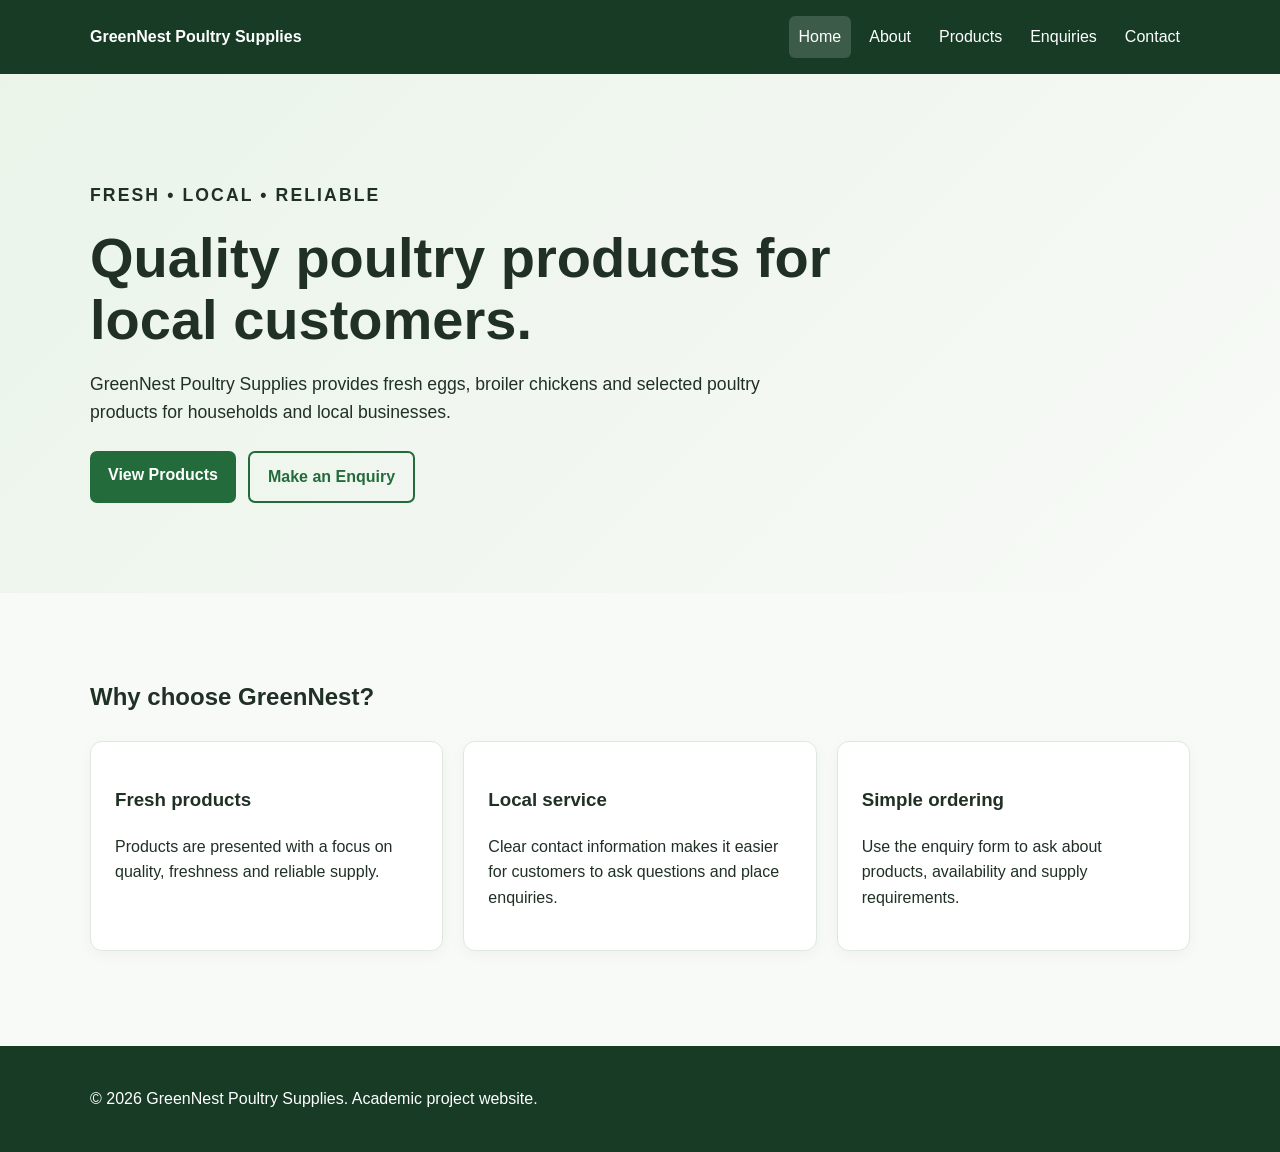
==== index.html @ 6b3a6ee5 "Add files via upload" ====
<!DOCTYPE html>
<html lang="en">
<head>
  <meta charset="UTF-8">
  <meta name="viewport" content="width=device-width, initial-scale=1.0">
  <meta name="description" content="GreenNest Poultry Supplies - fresh eggs, broiler chickens and poultry products.">
  <title>GreenNest Poultry Supplies | Home</title>
  <link rel="stylesheet" href="css/style.css">
</head>
<body>
<header class="site-header">
  <div class="container nav-wrap">
    <a class="brand" href="index.html">GreenNest Poultry Supplies</a>
    <nav aria-label="Main navigation">
      <a class="active" href="index.html">Home</a>
      <a href="about.html">About</a>
      <a href="products.html">Products</a>
      <a href="enquiry.html">Enquiries</a>
      <a href="contact.html">Contact</a>
    </nav>
  </div>
</header>

<main>
  <section class="hero">
    <div class="container">
      <p class="eyebrow">Fresh • Local • Reliable</p>
      <h1>Quality poultry products for local customers.</h1>
      <p>GreenNest Poultry Supplies provides fresh eggs, broiler chickens and selected poultry products for households and local businesses.</p>
      <div class="actions">
        <a class="button" href="products.html">View Products</a>
        <a class="button secondary" href="enquiry.html">Make an Enquiry</a>
      </div>
    </div>
  </section>

  <section class="section">
    <div class="container">
      <h2>Why choose GreenNest?</h2>
      <div class="cards">
        <article class="card"><h3>Fresh products</h3><p>Products are presented with a focus on quality, freshness and reliable supply.</p></article>
        <article class="card"><h3>Local service</h3><p>Clear contact information makes it easier for customers to ask questions and place enquiries.</p></article>
        <article class="card"><h3>Simple ordering</h3><p>Use the enquiry form to ask about products, availability and supply requirements.</p></article>
      </div>
    </div>
  </section>
</main>

<footer class="site-footer">
  <div class="container"><p>&copy; 2026 GreenNest Poultry Supplies. Academic project website.</p></div>
</footer>
</body>
</html>
---- css/style.css ----
* { box-sizing: border-box; }
html { scroll-behavior: smooth; }
body { margin: 0; font-family: Aptos, Arial, sans-serif; line-height: 1.6; color: #203025; background: #f8faf7; }
a { color: inherit; }
.container { width: min(1100px, 92%); margin: 0 auto; }
.narrow { width: min(760px, 92%); }
.site-header { background: #173b25; color: white; position: sticky; top: 0; z-index: 10; }
.nav-wrap { display: flex; justify-content: space-between; align-items: center; gap: 20px; padding: 16px 0; }
.brand { font-weight: 700; text-decoration: none; }
nav { display: flex; flex-wrap: wrap; gap: 8px; }
nav a { padding: 8px 10px; text-decoration: none; border-radius: 6px; }
nav a:hover, nav a.active { background: rgba(255,255,255,.16); }
.hero { padding: 90px 0; background: linear-gradient(135deg, #eaf4e9, #f8faf7); }
.hero h1, .section h1 { max-width: 800px; font-size: clamp(2rem, 5vw, 3.5rem); line-height: 1.1; margin: 10px 0 20px; }
.hero p { max-width: 720px; font-size: 1.1rem; }
.eyebrow { text-transform: uppercase; letter-spacing: .12em; font-weight: 700; font-size: .8rem; }
.section { padding: 65px 0; }
.cards { display: grid; grid-template-columns: repeat(3, 1fr); gap: 20px; margin-top: 25px; }
.card { background: white; border: 1px solid #dfe8df; border-radius: 12px; padding: 24px; box-shadow: 0 4px 16px rgba(0,0,0,.04); }
.product h2 { margin-top: 0; }
.price { font-weight: 700; }
.button { display: inline-block; background: #236b3b; color: white; padding: 11px 18px; border: 0; border-radius: 7px; text-decoration: none; font-weight: 700; cursor: pointer; }
.button:hover { background: #174f2b; }
.button.secondary { background: transparent; color: #236b3b; border: 2px solid #236b3b; }
.actions { display: flex; gap: 12px; flex-wrap: wrap; margin-top: 25px; }
form { display: grid; gap: 10px; margin-top: 25px; }
input, select, textarea { width: 100%; padding: 12px; border: 1px solid #aebcaf; border-radius: 6px; font: inherit; background: white; }
input:focus, select:focus, textarea:focus { outline: 3px solid #c7e3cc; border-color: #236b3b; }
.form-message { min-height: 24px; font-weight: 700; }
.note { font-size: .9rem; margin-top: 20px; }
.site-footer { background: #173b25; color: white; padding: 24px 0; margin-top: 30px; }
@media (max-width: 760px) {
  .nav-wrap { align-items: flex-start; flex-direction: column; }
  nav { width: 100%; }
  .cards { grid-template-columns: 1fr; }
  .hero { padding: 65px 0; }
}
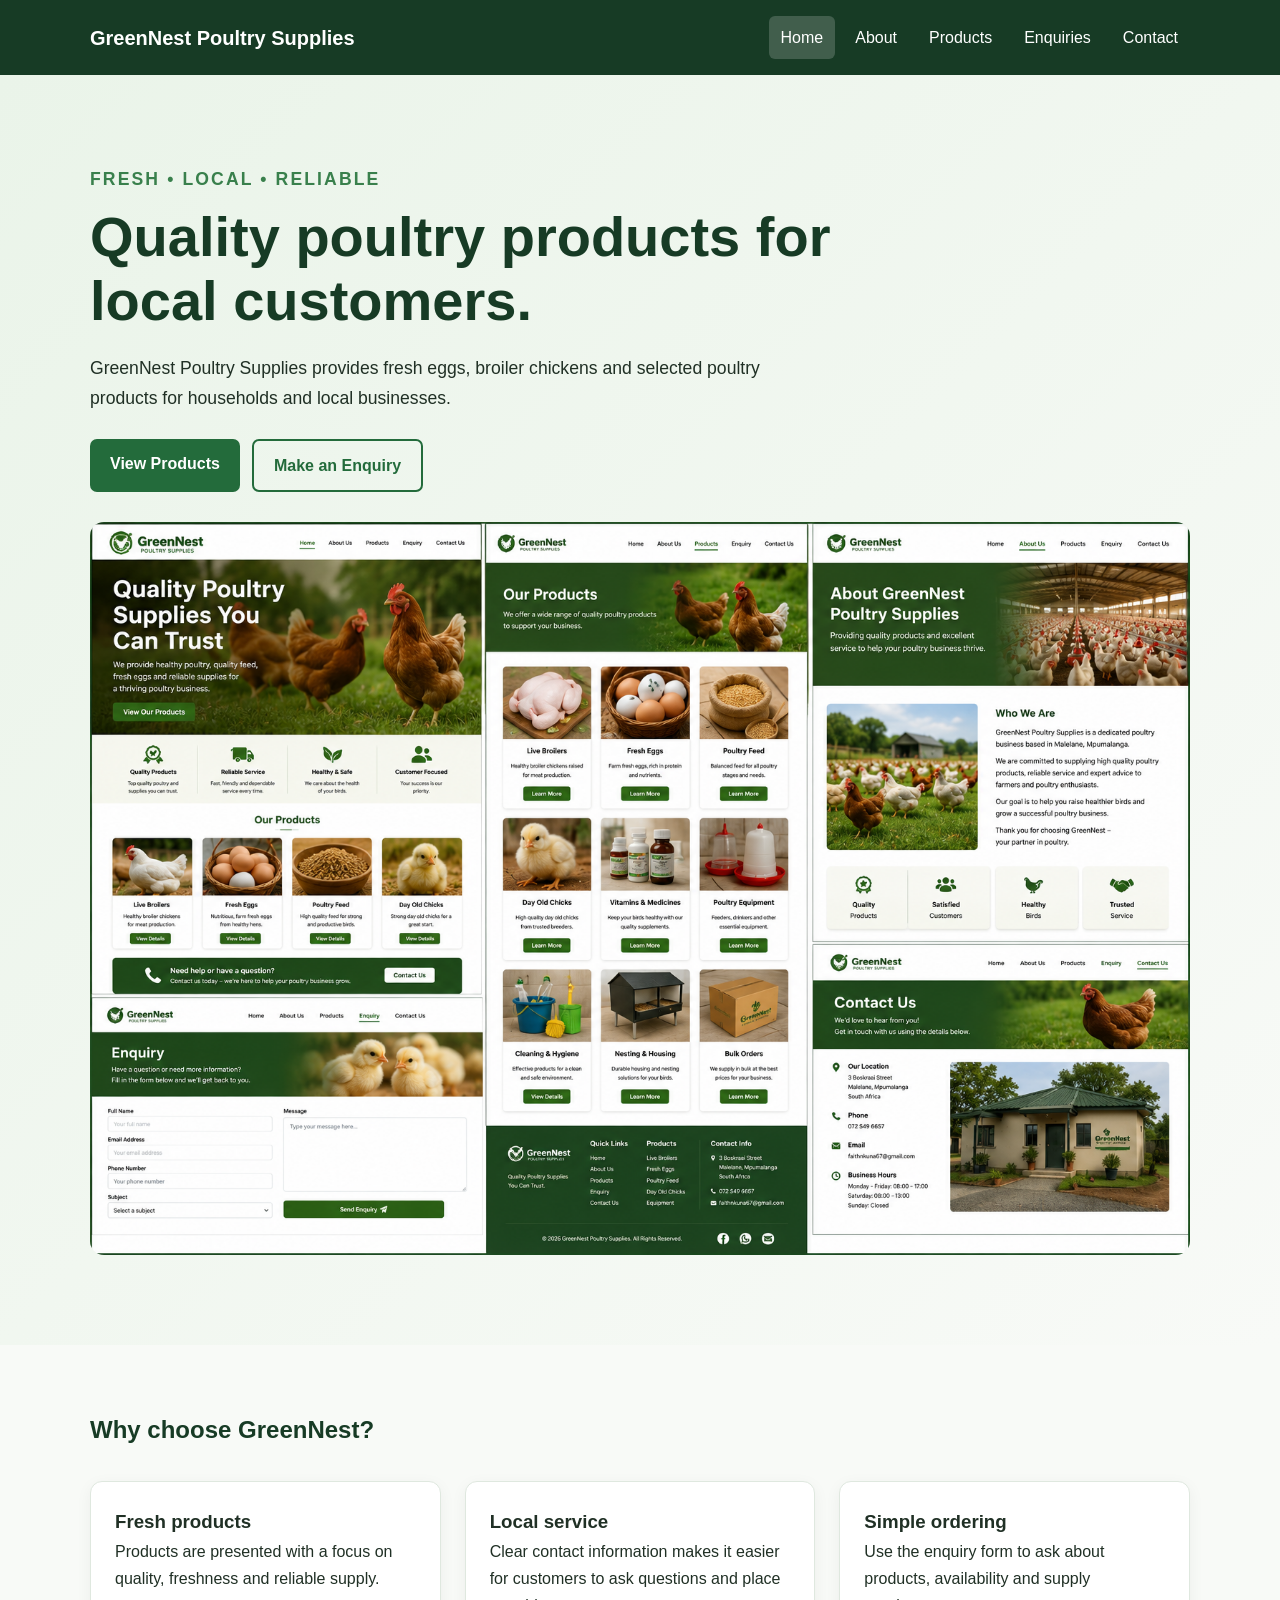
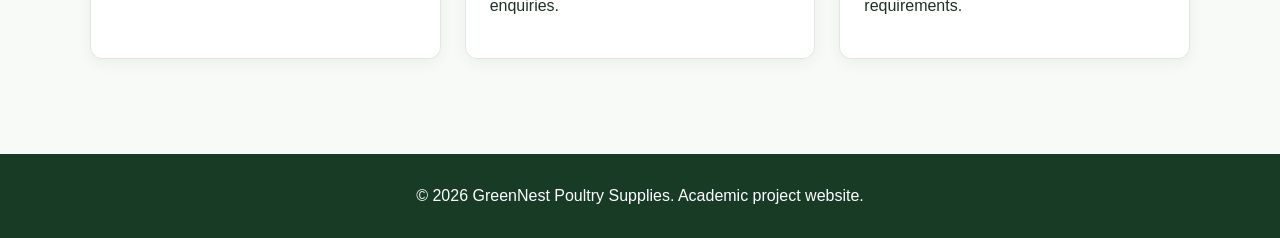
==== commit 5ef9a003: "add responsive image mark up to home page" ====
--- a/index.html
+++ b/index.html
@@ -8,46 +8,82 @@
   <link rel="stylesheet" href="css/style.css">
 </head>
 <body>
+
 <header class="site-header">
   <div class="container nav-wrap">
-    <a class="brand" href="index.html">GreenNest Poultry Supplies</a>
+    <a class="brand" href="Index.html">GreenNest Poultry Supplies</a>
+
     <nav aria-label="Main navigation">
-      <a class="active" href="index.html">Home</a>
-      <a href="about.html">About</a>
-      <a href="products.html">Products</a>
+      <a class="active" href="Index.html">Home</a>
+      <a href="About.html">About</a>
+      <a href="Products.html">Products</a>
       <a href="enquiry.html">Enquiries</a>
-      <a href="contact.html">Contact</a>
+      <a href="Contacts.html">Contact</a>
     </nav>
   </div>
 </header>
 
 <main>
+
   <section class="hero">
     <div class="container">
+
       <p class="eyebrow">Fresh • Local • Reliable</p>
+
       <h1>Quality poultry products for local customers.</h1>
+
       <p>GreenNest Poultry Supplies provides fresh eggs, broiler chickens and selected poultry products for households and local businesses.</p>
+
       <div class="actions">
-        <a class="button" href="products.html">View Products</a>
+        <a class="button" href="Products.html">View Products</a>
         <a class="button secondary" href="enquiry.html">Make an Enquiry</a>
       </div>
+
+      <picture>
+        <img
+          src="Images/Products%20images.png"
+          srcset="Images/Products%20images.png 1200w"
+          sizes="(max-width: 600px) 100vw, 90vw"
+          alt="Poultry products supplied by GreenNest Poultry Supplies"
+          class="product-hero-image">
+      </picture>
+
     </div>
   </section>
 
   <section class="section">
     <div class="container">
+
       <h2>Why choose GreenNest?</h2>
+
       <div class="cards">
-        <article class="card"><h3>Fresh products</h3><p>Products are presented with a focus on quality, freshness and reliable supply.</p></article>
-        <article class="card"><h3>Local service</h3><p>Clear contact information makes it easier for customers to ask questions and place enquiries.</p></article>
-        <article class="card"><h3>Simple ordering</h3><p>Use the enquiry form to ask about products, availability and supply requirements.</p></article>
+
+        <article class="card">
+          <h3>Fresh products</h3>
+          <p>Products are presented with a focus on quality, freshness and reliable supply.</p>
+        </article>
+
+        <article class="card">
+          <h3>Local service</h3>
+          <p>Clear contact information makes it easier for customers to ask questions and place enquiries.</p>
+        </article>
+
+        <article class="card">
+          <h3>Simple ordering</h3>
+          <p>Use the enquiry form to ask about products, availability and supply requirements.</p>
+        </article>
+
       </div>
     </div>
   </section>
+
 </main>
 
 <footer class="site-footer">
-  <div class="container"><p>&copy; 2026 GreenNest Poultry Supplies. Academic project website.</p></div>
+  <div class="container">
+    <p>&copy; 2026 GreenNest Poultry Supplies. Academic project website.</p>
+  </div>
 </footer>
+
 </body>
 </html>
--- a/css/style.css
+++ b/css/style.css
@@ -1,37 +1,452 @@
-* { box-sizing: border-box; }
-html { scroll-behavior: smooth; }
-body { margin: 0; font-family: Aptos, Arial, sans-serif; line-height: 1.6; color: #203025; background: #f8faf7; }
-a { color: inherit; }
-.container { width: min(1100px, 92%); margin: 0 auto; }
-.narrow { width: min(760px, 92%); }
-.site-header { background: #173b25; color: white; position: sticky; top: 0; z-index: 10; }
-.nav-wrap { display: flex; justify-content: space-between; align-items: center; gap: 20px; padding: 16px 0; }
-.brand { font-weight: 700; text-decoration: none; }
-nav { display: flex; flex-wrap: wrap; gap: 8px; }
-nav a { padding: 8px 10px; text-decoration: none; border-radius: 6px; }
-nav a:hover, nav a.active { background: rgba(255,255,255,.16); }
-.hero { padding: 90px 0; background: linear-gradient(135deg, #eaf4e9, #f8faf7); }
-.hero h1, .section h1 { max-width: 800px; font-size: clamp(2rem, 5vw, 3.5rem); line-height: 1.1; margin: 10px 0 20px; }
-.hero p { max-width: 720px; font-size: 1.1rem; }
-.eyebrow { text-transform: uppercase; letter-spacing: .12em; font-weight: 700; font-size: .8rem; }
-.section { padding: 65px 0; }
-.cards { display: grid; grid-template-columns: repeat(3, 1fr); gap: 20px; margin-top: 25px; }
-.card { background: white; border: 1px solid #dfe8df; border-radius: 12px; padding: 24px; box-shadow: 0 4px 16px rgba(0,0,0,.04); }
-.product h2 { margin-top: 0; }
-.price { font-weight: 700; }
-.button { display: inline-block; background: #236b3b; color: white; padding: 11px 18px; border: 0; border-radius: 7px; text-decoration: none; font-weight: 700; cursor: pointer; }
-.button:hover { background: #174f2b; }
-.button.secondary { background: transparent; color: #236b3b; border: 2px solid #236b3b; }
-.actions { display: flex; gap: 12px; flex-wrap: wrap; margin-top: 25px; }
-form { display: grid; gap: 10px; margin-top: 25px; }
-input, select, textarea { width: 100%; padding: 12px; border: 1px solid #aebcaf; border-radius: 6px; font: inherit; background: white; }
-input:focus, select:focus, textarea:focus { outline: 3px solid #c7e3cc; border-color: #236b3b; }
-.form-message { min-height: 24px; font-weight: 700; }
-.note { font-size: .9rem; margin-top: 20px; }
-.site-footer { background: #173b25; color: white; padding: 24px 0; margin-top: 30px; }
-@media (max-width: 760px) {
-  .nav-wrap { align-items: flex-start; flex-direction: column; }
-  nav { width: 100%; }
-  .cards { grid-template-columns: 1fr; }
-  .hero { padding: 65px 0; }
-}
+/* =========================================
+   GREENNEST POULTRY SUPPLIES
+   WEDE5020 POE - PART 2
+   External CSS Stylesheet
+========================================= */
+
+
+/* 1. CSS RESET AND BASE STYLES */
+
+*,
+*::before,
+*::after {
+  box-sizing: border-box;
+  margin: 0;
+  padding: 0;
+}
+
+html {
+  scroll-behavior: smooth;
+  font-size: 16px;
+}
+
+body {
+  font-family: Aptos, Arial, sans-serif;
+  line-height: 1.7;
+  color: #203025;
+  background-color: #f8faf7;
+}
+
+img {
+  display: block;
+  max-width: 100%;
+  height: auto;
+}
+
+a {
+  color: inherit;
+}
+
+button,
+input,
+select,
+textarea {
+  font: inherit;
+}
+
+.container {
+  width: min(1100px, 92%);
+  margin: 0 auto;
+}
+
+.narrow {
+  width: min(760px, 92%);
+  margin: 0 auto;
+}
+
+
+/* 2. WEBSITE HEADER AND NAVIGATION */
+
+.site-header {
+  background-color: #173b25;
+  color: white;
+  position: sticky;
+  top: 0;
+  z-index: 100;
+}
+
+.nav-wrap {
+  display: flex;
+  justify-content: space-between;
+  align-items: center;
+  gap: 20px;
+  padding: 16px 0;
+}
+
+.brand {
+  font-size: 1.25rem;
+  font-weight: 700;
+  text-decoration: none;
+}
+
+nav {
+  display: flex;
+  flex-wrap: wrap;
+  gap: 8px;
+}
+
+nav a {
+  display: inline-block;
+  padding: 8px 12px;
+  text-decoration: none;
+  border-radius: 6px;
+  transition: background-color 0.3s ease;
+}
+
+nav a:hover,
+nav a.active {
+  background-color: rgba(255, 255, 255, 0.18);
+}
+
+
+/* 3. HERO SECTION */
+
+.hero {
+  padding: 90px 0;
+  background: linear-gradient(
+    135deg,
+    #eaf4e9,
+    #f8faf7
+  );
+}
+
+.hero h1,
+.section h1 {
+  max-width: 800px;
+  font-size: clamp(2rem, 5vw, 3.5rem);
+  line-height: 1.15;
+  margin: 10px 0 20px;
+  color: #173b25;
+}
+
+.hero p {
+  max-width: 720px;
+  font-size: 1.1rem;
+}
+
+.eyebrow {
+  text-transform: uppercase;
+  letter-spacing: 0.12em;
+  font-weight: 700;
+  font-size: 0.8rem;
+  color: #39804c;
+}
+
+
+/* 4. GENERAL SECTION STYLING */
+
+.section {
+  padding: 65px 0;
+}
+
+.section p {
+  margin-bottom: 15px;
+}
+
+.section h2 {
+  color: #173b25;
+  margin-bottom: 12px;
+}
+
+
+/* 5. PRODUCT CARDS AND GRID LAYOUT */
+
+.cards {
+  display: grid;
+  grid-template-columns: repeat(3, 1fr);
+  gap: 24px;
+  margin-top: 30px;
+}
+
+.card {
+  background-color: white;
+  border: 1px solid #dfe8df;
+  border-radius: 12px;
+  padding: 24px;
+  box-shadow: 0 4px 16px rgba(0, 0, 0, 0.05);
+  transition: transform 0.3s ease,
+              box-shadow 0.3s ease;
+}
+
+.card:hover {
+  transform: translateY(-5px);
+  box-shadow: 0 8px 22px rgba(0, 0, 0, 0.09);
+}
+
+.product h2 {
+  margin-top: 18px;
+  color: #236b3b;
+}
+
+.price {
+  font-weight: 700;
+  color: #236b3b;
+  margin-top: 12px;
+}
+
+
+/* 6. PRODUCT IMAGES */
+
+.product-image {
+  width: 100%;
+  height: 220px;
+  overflow: hidden;
+  border-radius: 9px;
+  margin-bottom: 18px;
+  background-color: #edf3eb;
+}
+
+.product-image img {
+  width: 100%;
+  height: 100%;
+  object-fit: cover;
+}
+
+.product-hero-image {
+  width: 100%;
+  margin-top: 30px;
+  overflow: hidden;
+  border-radius: 14px;
+}
+
+.product-hero-image img {
+  width: 100%;
+  max-height: 480px;
+  object-fit: cover;
+}
+
+
+/* 7. BUTTONS AND INTERACTIVE ELEMENTS */
+
+.button {
+  display: inline-block;
+  background-color: #236b3b;
+  color: white;
+  padding: 11px 20px;
+  border: 0;
+  border-radius: 7px;
+  text-decoration: none;
+  font-weight: 700;
+  cursor: pointer;
+  transition: background-color 0.3s ease;
+}
+
+.button:hover {
+  background-color: #174f2b;
+}
+
+.button:focus-visible {
+  outline: 3px solid #8dbd98;
+  outline-offset: 3px;
+}
+
+.button.secondary {
+  background-color: transparent;
+  color: #236b3b;
+  border: 2px solid #236b3b;
+}
+
+.actions {
+  display: flex;
+  gap: 12px;
+  flex-wrap: wrap;
+  margin-top: 25px;
+}
+
+
+/* 8. PRODUCT ENQUIRY SECTION */
+
+.product-enquiry {
+  margin-top: 40px;
+  padding: 30px;
+  background-color: #eaf4e9;
+  border-radius: 12px;
+}
+
+.product-enquiry h2 {
+  color: #173b25;
+  margin-bottom: 12px;
+}
+
+.note {
+  font-size: 0.9rem;
+  margin-top: 20px;
+  color: #59665b;
+}
+
+
+/* 9. FORMS AND INPUT FIELDS */
+
+form {
+  display: grid;
+  gap: 12px;
+  margin-top: 25px;
+}
+
+input,
+select,
+textarea {
+  width: 100%;
+  padding: 12px;
+  border: 1px solid #aebcaf;
+  border-radius: 6px;
+  background-color: white;
+}
+
+textarea {
+  min-height: 130px;
+  resize: vertical;
+}
+
+input:focus,
+select:focus,
+textarea:focus {
+  outline: 3px solid #c7e3cc;
+  border-color: #236b3b;
+}
+
+.form-message {
+  min-height: 24px;
+  font-weight: 700;
+}
+
+
+/* 10. WEBSITE FOOTER */
+
+.site-footer {
+  background-color: #173b25;
+  color: white;
+  padding: 28px 0;
+  margin-top: 30px;
+  text-align: center;
+}
+
+.site-footer p {
+  margin: 0;
+}
+
+
+/* =========================================
+   11. RESPONSIVE DESIGN
+========================================= */
+
+
+/* TABLET DEVICES */
+
+@media (max-width: 900px) {
+
+  .container {
+    width: 90%;
+  }
+
+  .nav-wrap {
+    gap: 14px;
+  }
+
+  nav {
+    gap: 5px;
+  }
+
+  nav a {
+    padding: 8px;
+    font-size: 0.95rem;
+  }
+
+  .cards {
+    grid-template-columns: repeat(2, 1fr);
+  }
+
+  .hero {
+    padding: 70px 0;
+  }
+
+}
+
+
+/* MOBILE DEVICES */
+
+@media (max-width: 600px) {
+
+  html {
+    font-size: 15px;
+  }
+
+  .container,
+  .narrow {
+    width: 92%;
+  }
+
+  .nav-wrap {
+    flex-direction: column;
+    align-items: flex-start;
+    gap: 12px;
+    padding: 14px 0;
+  }
+
+  .brand {
+    font-size: 1.15rem;
+  }
+
+  nav {
+    width: 100%;
+    display: flex;
+    flex-wrap: wrap;
+    gap: 5px;
+  }
+
+  nav a {
+    padding: 7px 9px;
+    font-size: 0.9rem;
+  }
+
+  .hero {
+    padding: 55px 0;
+  }
+
+  .hero h1,
+  .section h1 {
+    font-size: clamp(1.9rem, 8vw, 2.5rem);
+  }
+
+  .hero p {
+    font-size: 1rem;
+  }
+
+  .section {
+    padding: 42px 0;
+  }
+
+  .cards {
+    grid-template-columns: 1fr;
+    gap: 18px;
+  }
+
+  .card {
+    padding: 20px;
+  }
+
+  .product-image {
+    height: 210px;
+  }
+
+  .product-hero-image img {
+    max-height: 300px;
+  }
+
+  .product-enquiry {
+    padding: 22px;
+  }
+
+  .actions {
+    flex-direction: column;
+  }
+
+  .button {
+    text-align: center;
+  }
+
+  .site-footer {
+    padding: 22px 0;
+  }
+
+}
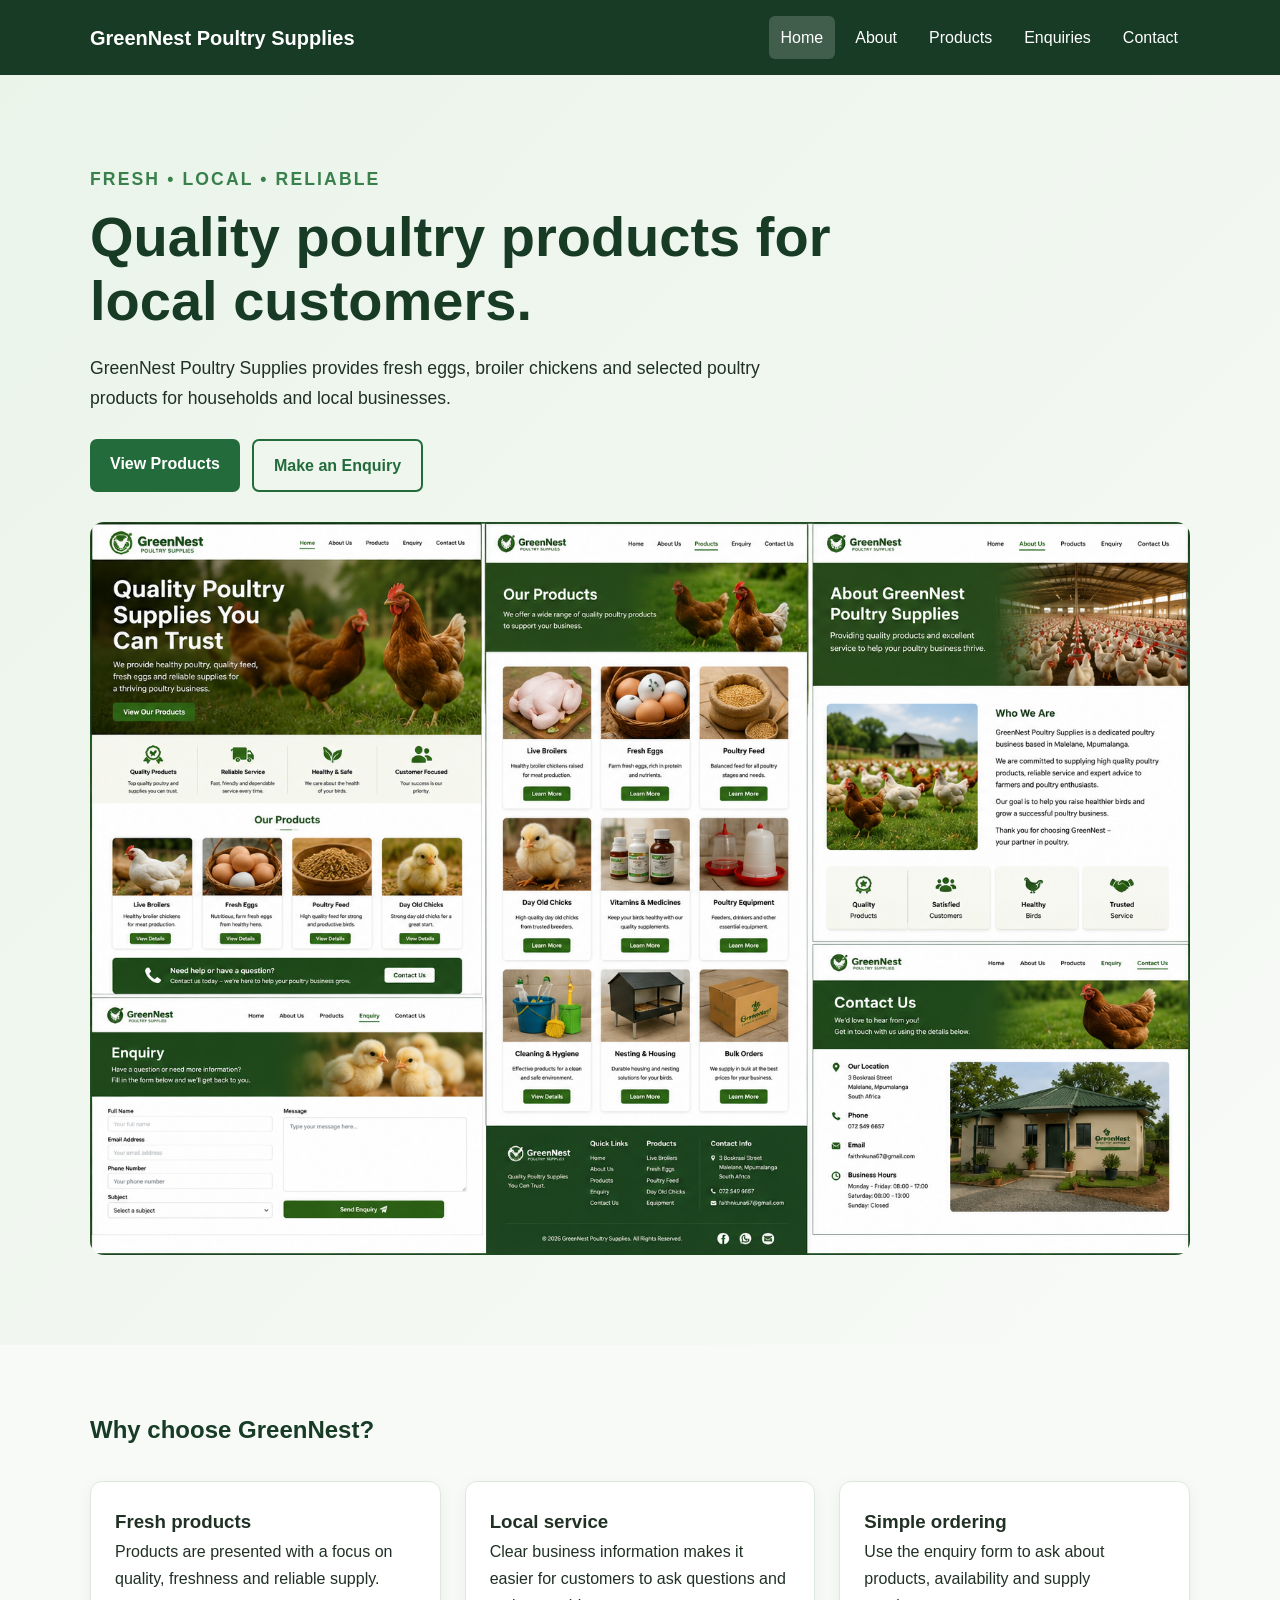
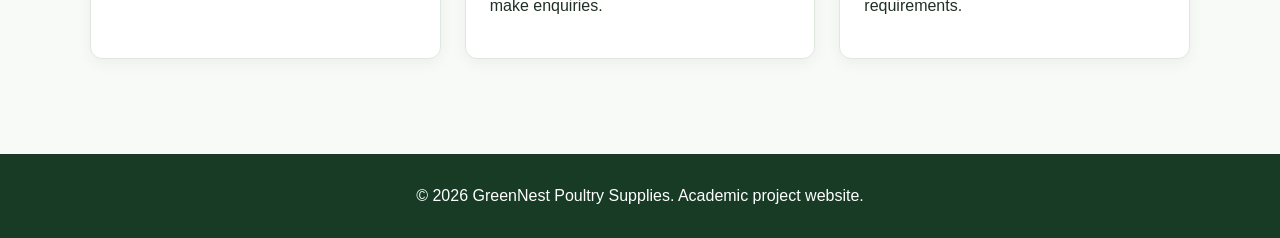
==== commit dd30eabf: "fix homepage navigation links" ====
--- a/index.html
+++ b/index.html
@@ -3,87 +3,119 @@
 <head>
   <meta charset="UTF-8">
   <meta name="viewport" content="width=device-width, initial-scale=1.0">
+
   <meta name="description" content="GreenNest Poultry Supplies - fresh eggs, broiler chickens and poultry products.">
+
   <title>GreenNest Poultry Supplies | Home</title>
+
   <link rel="stylesheet" href="css/style.css">
 </head>
+
 <body>
 
-<header class="site-header">
-  <div class="container nav-wrap">
-    <a class="brand" href="Index.html">GreenNest Poultry Supplies</a>
+  <!-- Website Header and Navigation -->
+  <header class="site-header">
+    <div class="container nav-wrap">
 
-    <nav aria-label="Main navigation">
-      <a class="active" href="Index.html">Home</a>
-      <a href="About.html">About</a>
-      <a href="Products.html">Products</a>
-      <a href="enquiry.html">Enquiries</a>
-      <a href="Contacts.html">Contact</a>
-    </nav>
-  </div>
-</header>
+      <a class="brand" href="index.html">
+        GreenNest Poultry Supplies
+      </a>
 
-<main>
-
-  <section class="hero">
-    <div class="container">
-
-      <p class="eyebrow">Fresh • Local • Reliable</p>
-
-      <h1>Quality poultry products for local customers.</h1>
-
-      <p>GreenNest Poultry Supplies provides fresh eggs, broiler chickens and selected poultry products for households and local businesses.</p>
-
-      <div class="actions">
-        <a class="button" href="Products.html">View Products</a>
-        <a class="button secondary" href="enquiry.html">Make an Enquiry</a>
-      </div>
-
-      <picture>
-        <img
-          src="Images/Products%20images.png"
-          srcset="Images/Products%20images.png 1200w"
-          sizes="(max-width: 600px) 100vw, 90vw"
-          alt="Poultry products supplied by GreenNest Poultry Supplies"
-          class="product-hero-image">
-      </picture>
+      <nav aria-label="Main navigation">
+        <a class="active" href="index.html">Home</a>
+        <a href="about.html">About</a>
+        <a href="products.html">Products</a>
+        <a href="enquiry.html">Enquiries</a>
+        <a href="contact.html">Contact</a>
+      </nav>
 
     </div>
-  </section>
+  </header>
 
-  <section class="section">
-    <div class="container">
+  <main>
 
-      <h2>Why choose GreenNest?</h2>
+    <!-- Homepage Introduction -->
+    <section class="hero">
+      <div class="container">
 
-      <div class="cards">
+        <p class="eyebrow">Fresh • Local • Reliable</p>
 
-        <article class="card">
-          <h3>Fresh products</h3>
-          <p>Products are presented with a focus on quality, freshness and reliable supply.</p>
-        </article>
+        <h1>Quality poultry products for local customers.</h1>
 
-        <article class="card">
-          <h3>Local service</h3>
-          <p>Clear contact information makes it easier for customers to ask questions and place enquiries.</p>
-        </article>
+        <p>
+          GreenNest Poultry Supplies provides fresh eggs,
+          broiler chickens and selected poultry products
+          for households and local businesses.
+        </p>
 
-        <article class="card">
-          <h3>Simple ordering</h3>
-          <p>Use the enquiry form to ask about products, availability and supply requirements.</p>
-        </article>
+        <div class="actions">
+          <a class="button" href="products.html">
+            View Products
+          </a>
+
+          <a class="button secondary" href="enquiry.html">
+            Make an Enquiry
+          </a>
+        </div>
+
+        <!-- Responsive Image -->
+        <picture>
+          <img
+            src="Images/Products%20images.png"
+            alt="Poultry products supplied by GreenNest Poultry Supplies"
+            class="product-hero-image">
+        </picture>
 
       </div>
+    </section>
+
+    <!-- Why Choose GreenNest -->
+    <section class="section">
+      <div class="container">
+
+        <h2>Why choose GreenNest?</h2>
+
+        <div class="cards">
+
+          <article class="card">
+            <h3>Fresh products</h3>
+            <p>
+              Products are presented with a focus on quality,
+              freshness and reliable supply.
+            </p>
+          </article>
+
+          <article class="card">
+            <h3>Local service</h3>
+            <p>
+              Clear business information makes it easier for
+              customers to ask questions and make enquiries.
+            </p>
+          </article>
+
+          <article class="card">
+            <h3>Simple ordering</h3>
+            <p>
+              Use the enquiry form to ask about products,
+              availability and supply requirements.
+            </p>
+          </article>
+
+        </div>
+      </div>
+    </section>
+
+  </main>
+
+  <!-- Website Footer -->
+  <footer class="site-footer">
+    <div class="container">
+      <p>
+        &copy; 2026 GreenNest Poultry Supplies.
+        Academic project website.
+      </p>
     </div>
-  </section>
-
-</main>
-
-<footer class="site-footer">
-  <div class="container">
-    <p>&copy; 2026 GreenNest Poultry Supplies. Academic project website.</p>
-  </div>
-</footer>
+  </footer>
 
 </body>
 </html>
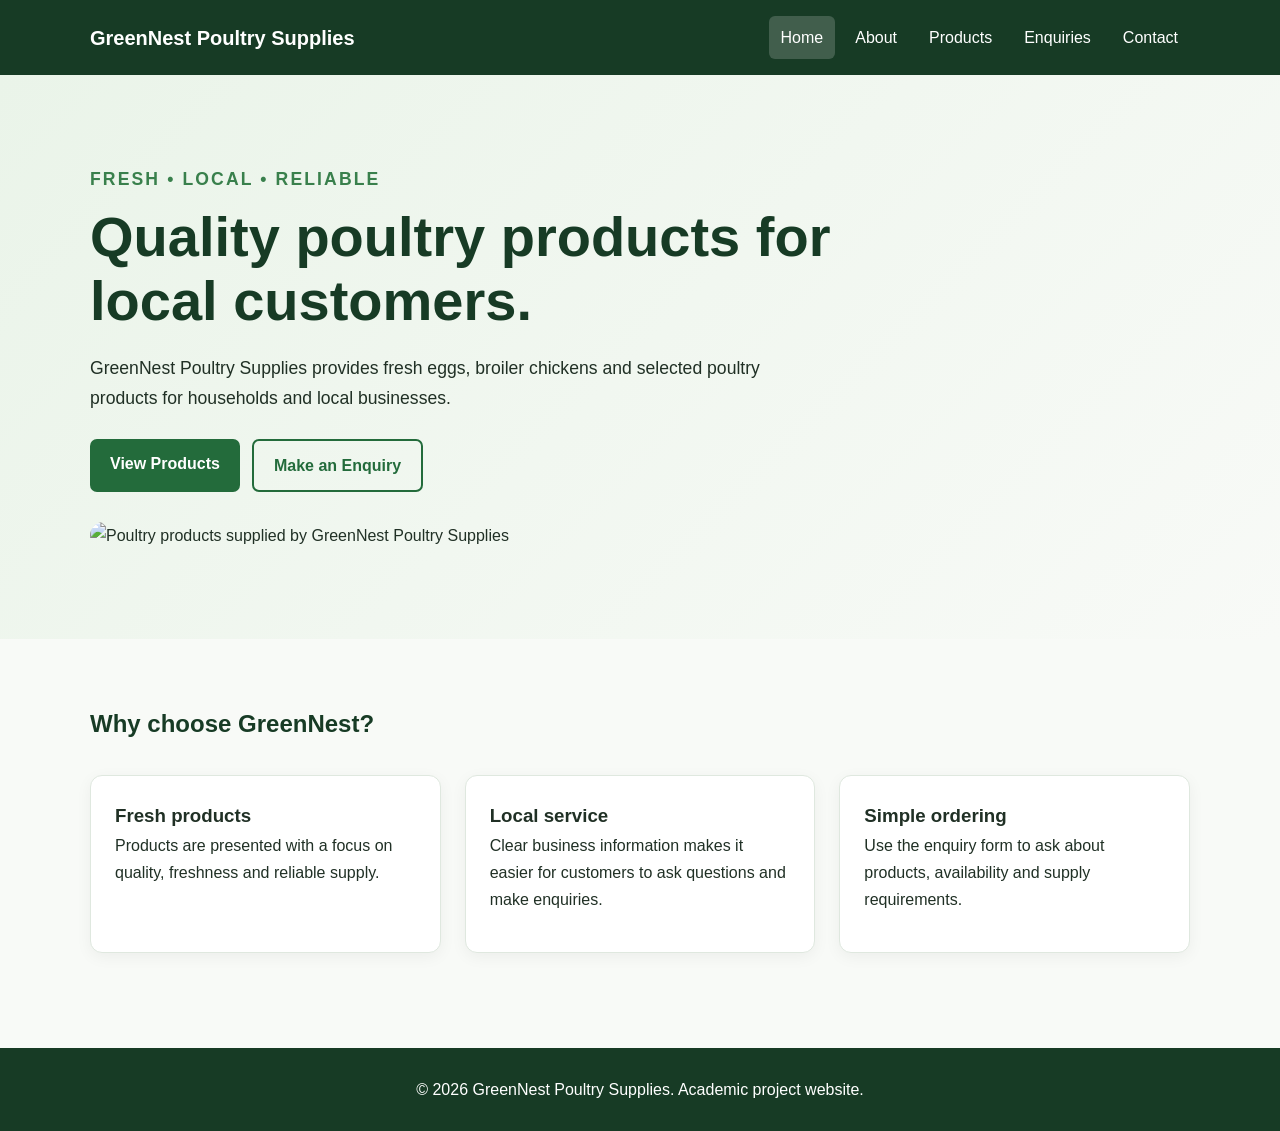
==== commit e5f666c1: "Fix image source path in index.html" ====
--- a/index.html
+++ b/index.html
@@ -61,7 +61,7 @@
         <!-- Responsive Image -->
         <picture>
           <img
-            src="Images/Products%20images.png"
+            src="Images/Product%20images.png"
             alt="Poultry products supplied by GreenNest Poultry Supplies"
             class="product-hero-image">
         </picture>
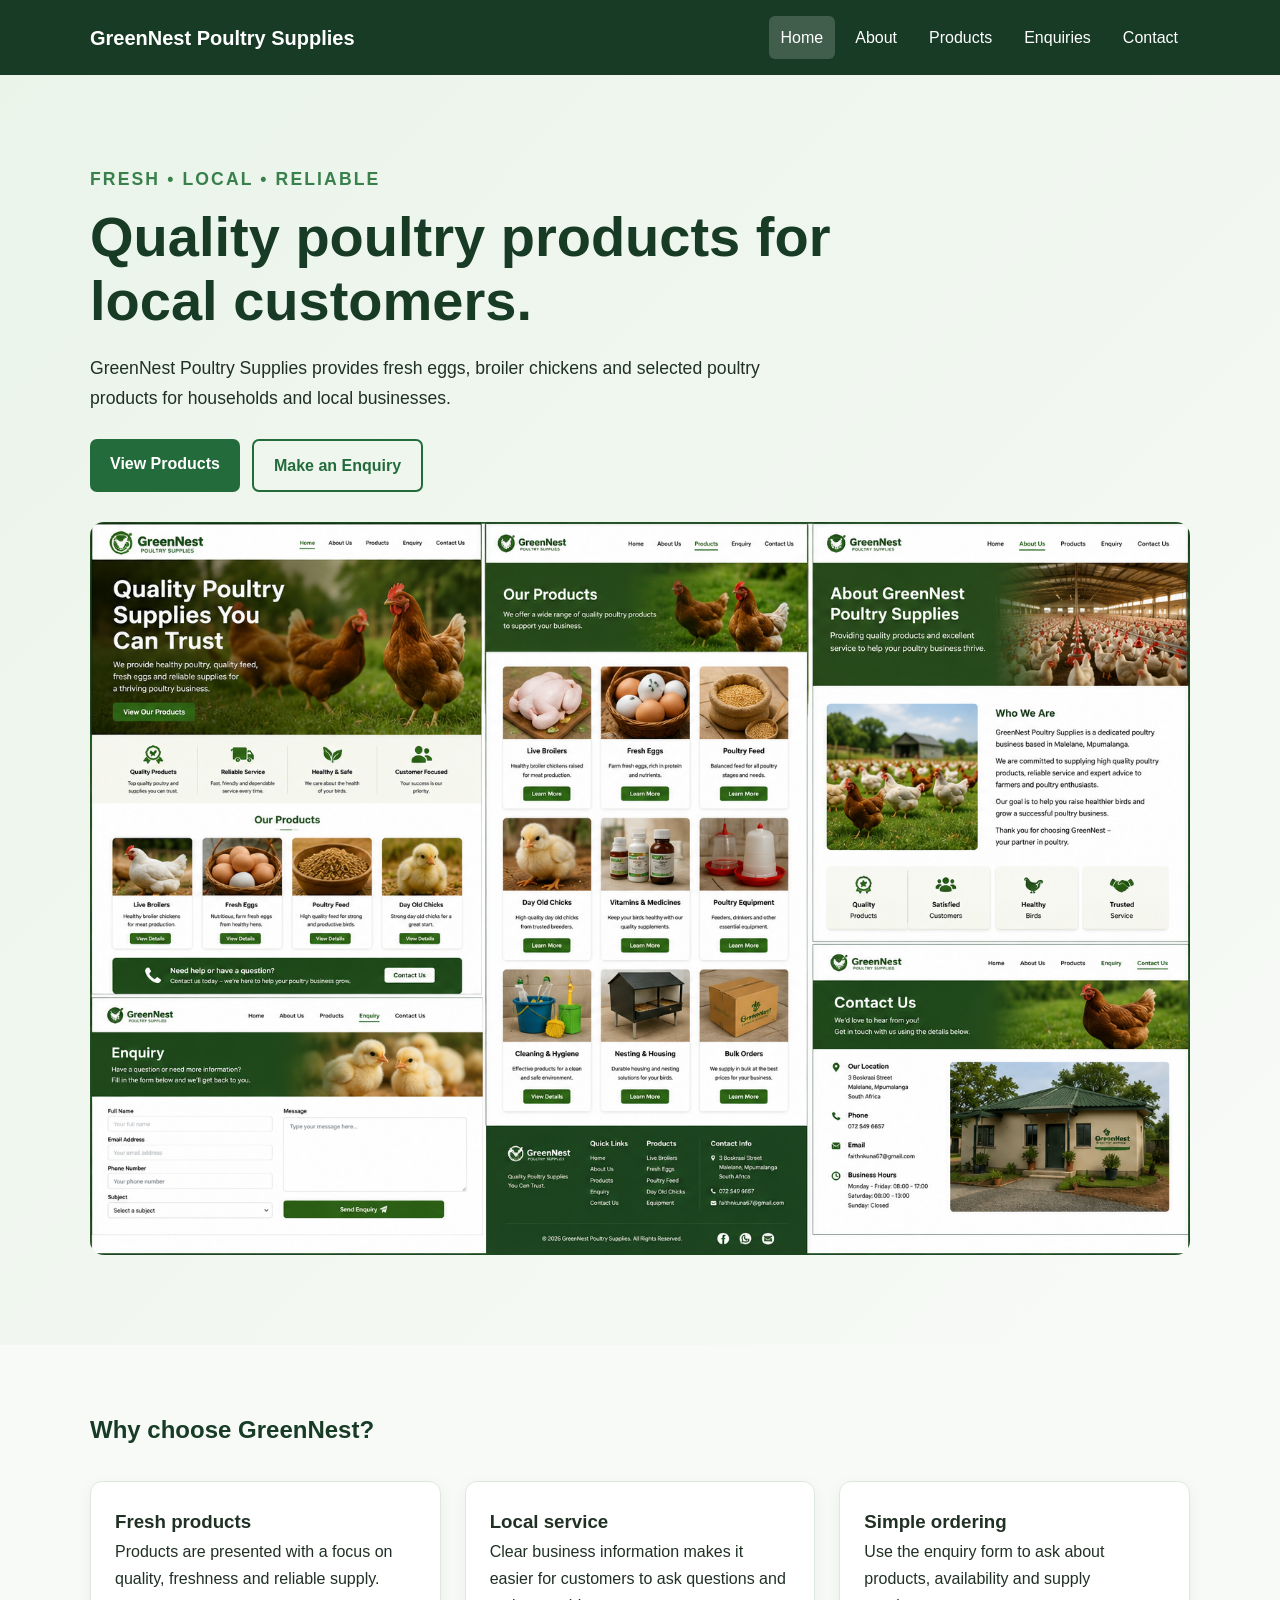
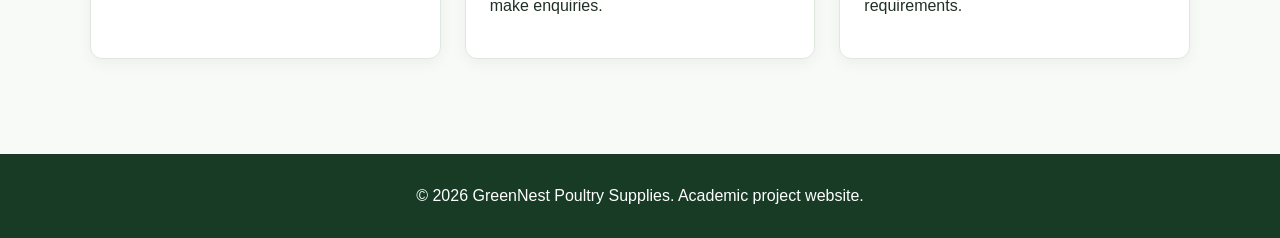
==== commit 11c31c97: "Fix image source path in index.html" ====
--- a/index.html
+++ b/index.html
@@ -61,7 +61,7 @@
         <!-- Responsive Image -->
         <picture>
           <img
-            src="Images/Product%20images.png"
+            src="Images/Products%20images.png"
             alt="Poultry products supplied by GreenNest Poultry Supplies"
             class="product-hero-image">
         </picture>
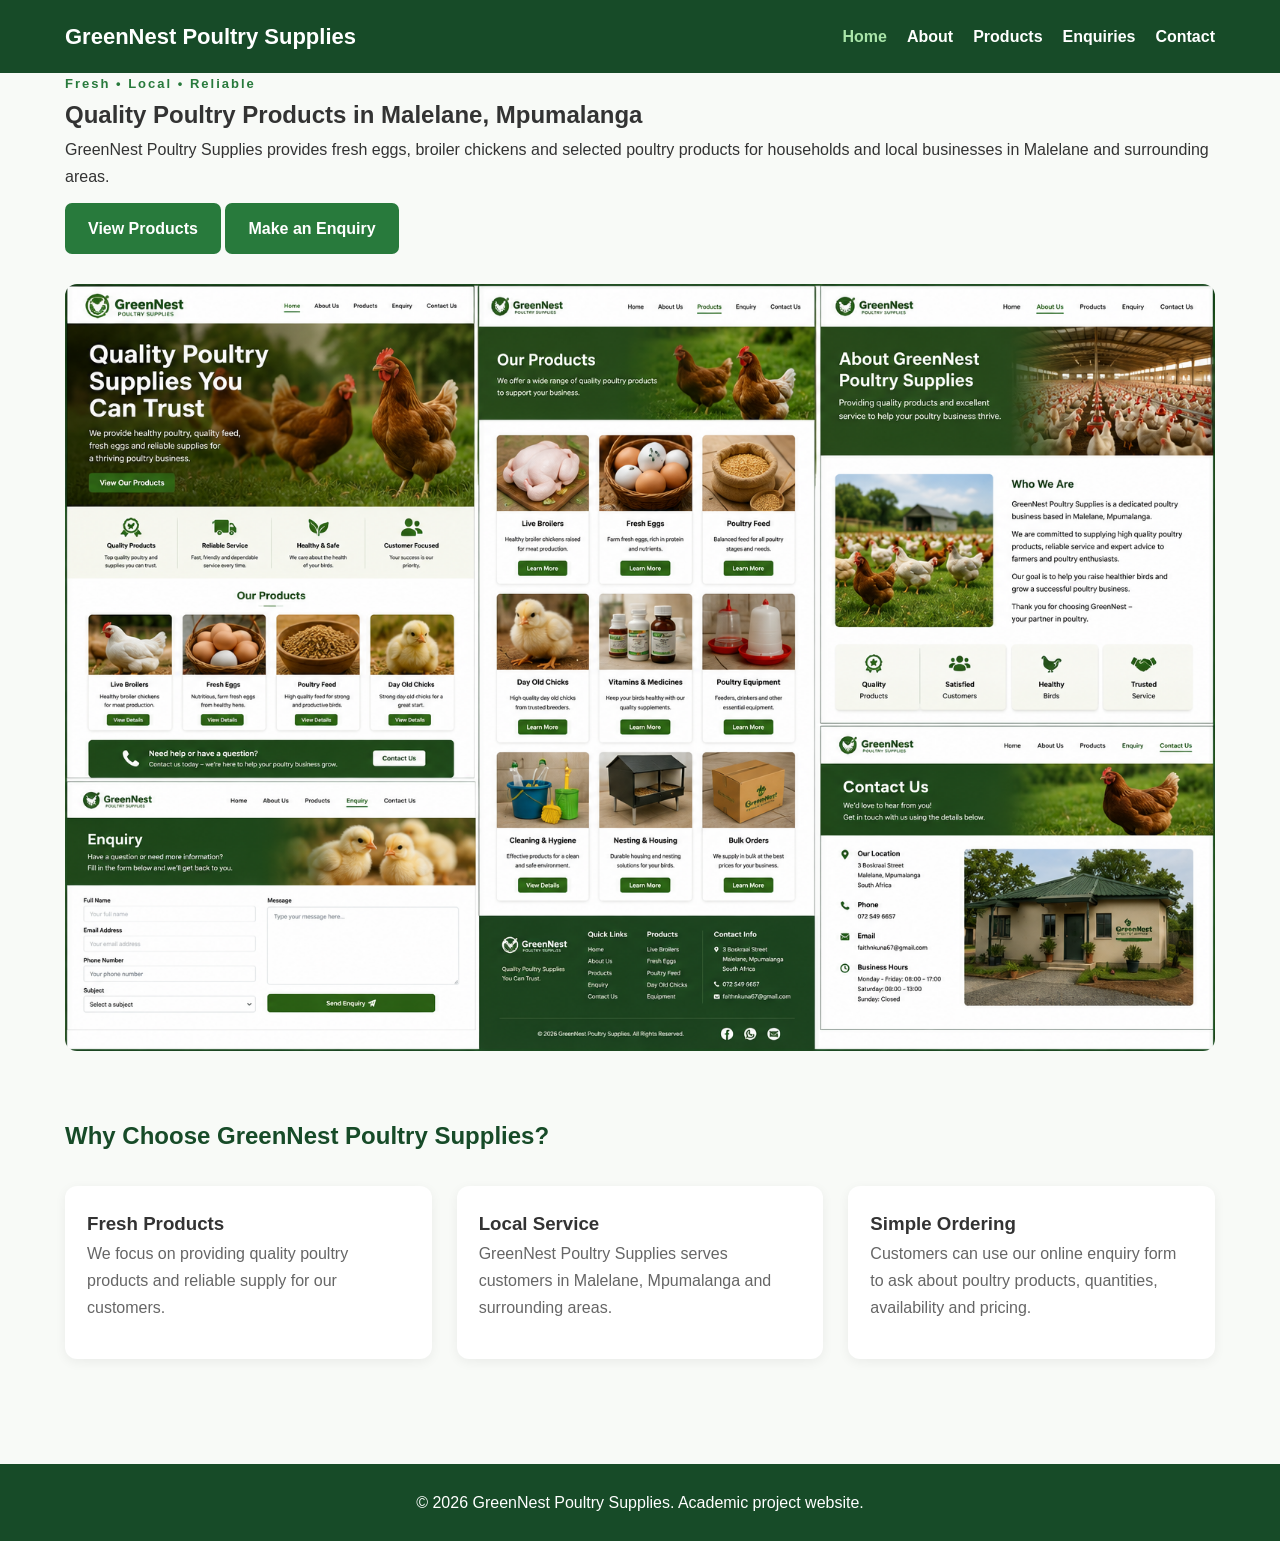
==== commit 5dc554ee: "improve homepage SEO and accessibility Updated SEO meta information and improved content clarity thr" ====
--- a/index.html
+++ b/index.html
@@ -4,9 +4,16 @@
   <meta charset="UTF-8">
   <meta name="viewport" content="width=device-width, initial-scale=1.0">
 
-  <meta name="description" content="GreenNest Poultry Supplies - fresh eggs, broiler chickens and poultry products.">
+  <!-- SEO Meta Information -->
+  <meta name="description" content="GreenNest Poultry Supplies offers fresh eggs, broiler chickens and poultry supplies to households and businesses in Malelane, Mpumalanga, South Africa.">
 
-  <title>GreenNest Poultry Supplies | Home</title>
+  <meta name="keywords" content="GreenNest Poultry Supplies, fresh eggs, broiler chickens, poultry supplies, poultry products, Malelane, Mpumalanga">
+
+  <meta name="author" content="GreenNest Poultry Supplies">
+
+  <meta name="robots" content="index, follow">
+
+  <title>GreenNest Poultry Supplies | Fresh Eggs and Poultry Products in Malelane</title>
 
   <link rel="stylesheet" href="css/style.css">
 </head>
@@ -40,15 +47,17 @@
 
         <p class="eyebrow">Fresh • Local • Reliable</p>
 
-        <h1>Quality poultry products for local customers.</h1>
+        <h1>Quality Poultry Products in Malelane, Mpumalanga</h1>
 
         <p>
           GreenNest Poultry Supplies provides fresh eggs,
           broiler chickens and selected poultry products
-          for households and local businesses.
+          for households and local businesses in Malelane
+          and surrounding areas.
         </p>
 
         <div class="actions">
+
           <a class="button" href="products.html">
             View Products
           </a>
@@ -56,14 +65,17 @@
           <a class="button secondary" href="enquiry.html">
             Make an Enquiry
           </a>
+
         </div>
 
-        <!-- Responsive Image -->
+        <!-- Responsive and Accessible Image -->
         <picture>
           <img
             src="Images/Products%20images.png"
-            alt="Poultry products supplied by GreenNest Poultry Supplies"
-            class="product-hero-image">
+            alt="Fresh poultry products available from GreenNest Poultry Supplies in Malelane"
+            class="product-hero-image"
+            loading="eager"
+            fetchpriority="high">
         </picture>
 
       </div>
@@ -73,31 +85,32 @@
     <section class="section">
       <div class="container">
 
-        <h2>Why choose GreenNest?</h2>
+        <h2>Why Choose GreenNest Poultry Supplies?</h2>
 
         <div class="cards">
 
           <article class="card">
-            <h3>Fresh products</h3>
+            <h3>Fresh Products</h3>
             <p>
-              Products are presented with a focus on quality,
-              freshness and reliable supply.
+              We focus on providing quality poultry products
+              and reliable supply for our customers.
             </p>
           </article>
 
           <article class="card">
-            <h3>Local service</h3>
+            <h3>Local Service</h3>
             <p>
-              Clear business information makes it easier for
-              customers to ask questions and make enquiries.
+              GreenNest Poultry Supplies serves customers
+              in Malelane, Mpumalanga and surrounding areas.
             </p>
           </article>
 
           <article class="card">
-            <h3>Simple ordering</h3>
+            <h3>Simple Ordering</h3>
             <p>
-              Use the enquiry form to ask about products,
-              availability and supply requirements.
+              Customers can use our online enquiry form to
+              ask about poultry products, quantities,
+              availability and pricing.
             </p>
           </article>
 
--- a/css/style.css
+++ b/css/style.css
@@ -1,39 +1,35 @@
-/* =========================================
+/* ==========================================
    GREENNEST POULTRY SUPPLIES
-   WEDE5020 POE - PART 2
-   External CSS Stylesheet
-========================================= */
-
-
-/* 1. CSS RESET AND BASE STYLES */
-
-*,
-*::before,
-*::after {
-  box-sizing: border-box;
+   Main Website Stylesheet
+   WEDE5020 POE - Part 3
+========================================== */
+
+/* GENERAL RESET */
+
+* {
   margin: 0;
   padding: 0;
+  box-sizing: border-box;
 }
 
 html {
   scroll-behavior: smooth;
-  font-size: 16px;
 }
 
 body {
-  font-family: Aptos, Arial, sans-serif;
+  font-family: Arial, Helvetica, sans-serif;
+  background: #f8faf7;
+  color: #333333;
   line-height: 1.7;
-  color: #203025;
-  background-color: #f8faf7;
 }
 
 img {
+  max-width: 100%;
   display: block;
-  max-width: 100%;
-  height: auto;
 }
 
 a {
+  text-decoration: none;
   color: inherit;
 }
 
@@ -44,409 +40,421 @@
   font: inherit;
 }
 
+/* COLOURS */
+
+:root {
+  --green: #287a3c;
+  --dark-green: #174b28;
+  --light-green: #e9f3e9;
+  --white: #ffffff;
+  --text: #333333;
+  --grey: #666666;
+  --border: #dddddd;
+}
+
+/* CONTAINER */
+
 .container {
-  width: min(1100px, 92%);
-  margin: 0 auto;
-}
-
-.narrow {
-  width: min(760px, 92%);
-  margin: 0 auto;
-}
-
-
-/* 2. WEBSITE HEADER AND NAVIGATION */
+  width: 90%;
+  max-width: 1150px;
+  margin: auto;
+}
+
+/* HEADER */
 
 .site-header {
-  background-color: #173b25;
-  color: white;
-  position: sticky;
-  top: 0;
-  z-index: 100;
+  background: var(--dark-green);
+  color: var(--white);
+  padding: 18px 0;
 }
 
 .nav-wrap {
   display: flex;
+  align-items: center;
   justify-content: space-between;
+  flex-wrap: wrap;
+  gap: 15px;
+}
+
+.brand {
+  font-size: 22px;
+  font-weight: bold;
+  color: var(--white);
+}
+
+nav {
+  display: flex;
   align-items: center;
   gap: 20px;
-  padding: 16px 0;
-}
-
-.brand {
-  font-size: 1.25rem;
-  font-weight: 700;
-  text-decoration: none;
-}
-
-nav {
-  display: flex;
   flex-wrap: wrap;
-  gap: 8px;
 }
 
 nav a {
-  display: inline-block;
-  padding: 8px 12px;
-  text-decoration: none;
-  border-radius: 6px;
-  transition: background-color 0.3s ease;
+  color: var(--white);
+  font-weight: 600;
+  transition: color 0.3s ease;
 }
 
 nav a:hover,
 nav a.active {
-  background-color: rgba(255, 255, 255, 0.18);
-}
-
-
-/* 3. HERO SECTION */
-
-.hero {
-  padding: 90px 0;
-  background: linear-gradient(
-    135deg,
-    #eaf4e9,
-    #f8faf7
-  );
-}
-
-.hero h1,
-.section h1 {
-  max-width: 800px;
-  font-size: clamp(2rem, 5vw, 3.5rem);
-  line-height: 1.15;
-  margin: 10px 0 20px;
-  color: #173b25;
-}
-
-.hero p {
-  max-width: 720px;
-  font-size: 1.1rem;
-}
-
-.eyebrow {
-  text-transform: uppercase;
-  letter-spacing: 0.12em;
-  font-weight: 700;
-  font-size: 0.8rem;
-  color: #39804c;
-}
-
-
-/* 4. GENERAL SECTION STYLING */
+  color: #a9e5a9;
+}
+
+/* SECTIONS */
 
 .section {
   padding: 65px 0;
 }
 
+.section h1 {
+  font-size: 36px;
+  color: var(--dark-green);
+  margin-bottom: 15px;
+}
+
+.section h2 {
+  color: var(--dark-green);
+  margin-bottom: 15px;
+}
+
 .section p {
   margin-bottom: 15px;
 }
 
-.section h2 {
-  color: #173b25;
-  margin-bottom: 12px;
-}
-
-
-/* 5. PRODUCT CARDS AND GRID LAYOUT */
+.eyebrow {
+  color: var(--green);
+  font-size: 13px;
+  font-weight: bold;
+  letter-spacing: 2px;
+}
+
+/* HERO IMAGE */
+
+.product-hero-image {
+  margin-top: 30px;
+  overflow: hidden;
+  border-radius: 12px;
+}
+
+.product-hero-image img {
+  width: 100%;
+  max-height: 400px;
+  object-fit: cover;
+  border-radius: 12px;
+}
+
+/* PRODUCT CARDS */
 
 .cards {
   display: grid;
-  grid-template-columns: repeat(3, 1fr);
-  gap: 24px;
+  grid-template-columns: repeat(auto-fit, minmax(240px, 1fr));
+  gap: 25px;
   margin-top: 30px;
 }
 
 .card {
-  background-color: white;
-  border: 1px solid #dfe8df;
+  background: var(--white);
   border-radius: 12px;
-  padding: 24px;
-  box-shadow: 0 4px 16px rgba(0, 0, 0, 0.05);
-  transition: transform 0.3s ease,
-              box-shadow 0.3s ease;
+  padding: 22px;
+  box-shadow: 0 3px 12px rgba(0, 0, 0, 0.06);
+  transition: transform 0.3s ease, box-shadow 0.3s ease;
 }
 
 .card:hover {
   transform: translateY(-5px);
-  box-shadow: 0 8px 22px rgba(0, 0, 0, 0.09);
-}
-
-.product h2 {
-  margin-top: 18px;
-  color: #236b3b;
-}
-
-.price {
-  font-weight: 700;
-  color: #236b3b;
-  margin-top: 12px;
-}
-
-
-/* 6. PRODUCT IMAGES */
+  box-shadow: 0 8px 20px rgba(0, 0, 0, 0.12);
+}
+
+.card h2 {
+  font-size: 22px;
+  margin: 18px 0 10px;
+}
+
+.card p {
+  color: var(--grey);
+}
 
 .product-image {
-  width: 100%;
-  height: 220px;
   overflow: hidden;
   border-radius: 9px;
-  margin-bottom: 18px;
-  background-color: #edf3eb;
 }
 
 .product-image img {
   width: 100%;
-  height: 100%;
+  height: 210px;
   object-fit: cover;
-}
-
-.product-hero-image {
-  width: 100%;
-  margin-top: 30px;
-  overflow: hidden;
-  border-radius: 14px;
-}
-
-.product-hero-image img {
-  width: 100%;
-  max-height: 480px;
-  object-fit: cover;
-}
-
-
-/* 7. BUTTONS AND INTERACTIVE ELEMENTS */
+  transition: transform 0.3s ease;
+}
+
+.product-image img:hover {
+  transform: scale(1.04);
+}
+
+.price {
+  color: var(--green) !important;
+  font-weight: bold;
+  margin-top: 15px;
+}
+
+/* BUTTONS */
 
 .button {
   display: inline-block;
-  background-color: #236b3b;
-  color: white;
-  padding: 11px 20px;
-  border: 0;
+  background: var(--green);
+  color: var(--white);
+  padding: 12px 23px;
   border-radius: 7px;
-  text-decoration: none;
-  font-weight: 700;
+  font-weight: bold;
+  margin-top: 12px;
+  border: none;
   cursor: pointer;
-  transition: background-color 0.3s ease;
+  transition: background 0.3s ease, transform 0.3s ease;
 }
 
 .button:hover {
-  background-color: #174f2b;
-}
-
-.button:focus-visible {
-  outline: 3px solid #8dbd98;
-  outline-offset: 3px;
-}
-
-.button.secondary {
-  background-color: transparent;
-  color: #236b3b;
-  border: 2px solid #236b3b;
-}
-
-.actions {
-  display: flex;
-  gap: 12px;
-  flex-wrap: wrap;
-  margin-top: 25px;
-}
-
-
-/* 8. PRODUCT ENQUIRY SECTION */
-
-.product-enquiry {
-  margin-top: 40px;
-  padding: 30px;
-  background-color: #eaf4e9;
-  border-radius: 12px;
-}
-
-.product-enquiry h2 {
-  color: #173b25;
-  margin-bottom: 12px;
-}
-
-.note {
-  font-size: 0.9rem;
-  margin-top: 20px;
-  color: #59665b;
-}
-
-
-/* 9. FORMS AND INPUT FIELDS */
-
-form {
+  background: var(--dark-green);
+  transform: translateY(-2px);
+}
+
+/* PRODUCT SEARCH */
+
+.product-search {
   display: grid;
   gap: 12px;
+  max-width: 600px;
+  margin: 30px 0;
+}
+
+.product-search label {
+  font-weight: bold;
+  color: var(--dark-green);
+}
+
+.product-search input,
+.product-search select {
+  width: 100%;
+  padding: 13px;
+  border: 1px solid var(--border);
+  border-radius: 8px;
+  font-size: 16px;
+  background: var(--white);
+}
+
+.product-search input:focus,
+.product-search select:focus {
+  outline: 2px solid var(--green);
+  border-color: var(--green);
+}
+
+/* HIDDEN FILTERED PRODUCTS */
+
+.product[hidden] {
+  display: none !important;
+}
+
+/* PRODUCT ENQUIRY */
+
+.product-enquiry {
+  background: var(--light-green);
+  padding: 30px;
+  border-radius: 12px;
+  margin-top: 45px;
+}
+
+.note {
+  font-size: 13px;
+  color: var(--grey);
+  margin-top: 20px;
+}
+
+/* FORMS */
+
+form {
+  max-width: 700px;
   margin-top: 25px;
 }
 
-input,
-select,
-textarea {
+form label {
+  display: block;
+  font-weight: bold;
+  margin: 15px 0 6px;
+  color: var(--dark-green);
+}
+
+form input,
+form select,
+form textarea {
   width: 100%;
-  padding: 12px;
-  border: 1px solid #aebcaf;
-  border-radius: 6px;
-  background-color: white;
-}
-
-textarea {
-  min-height: 130px;
+  padding: 13px;
+  border: 1px solid var(--border);
+  border-radius: 7px;
+  background: var(--white);
+}
+
+form textarea {
+  min-height: 140px;
   resize: vertical;
 }
 
-input:focus,
-select:focus,
-textarea:focus {
-  outline: 3px solid #c7e3cc;
-  border-color: #236b3b;
-}
-
-.form-message {
-  min-height: 24px;
-  font-weight: 700;
-}
-
-
-/* 10. WEBSITE FOOTER */
+form input:focus,
+form select:focus,
+form textarea:focus {
+  outline: 2px solid var(--green);
+  border-color: var(--green);
+}
+
+#formMessage {
+  margin-top: 15px;
+  font-weight: bold;
+  color: var(--green);
+}
+
+/* IMAGE LIGHTBOX */
+
+.lightbox {
+  position: fixed;
+  inset: 0;
+  z-index: 9999;
+  background: rgba(0, 0, 0, 0.92);
+  display: flex;
+  align-items: center;
+  justify-content: center;
+  padding: 25px;
+}
+
+.lightbox[hidden] {
+  display: none !important;
+}
+
+.lightbox img {
+  max-width: 90%;
+  max-height: 85vh;
+  object-fit: contain;
+  border-radius: 10px;
+}
+
+#closeLightbox {
+  position: absolute;
+  top: 20px;
+  right: 30px;
+  border: none;
+  background: transparent;
+  color: white;
+  font-size: 42px;
+  cursor: pointer;
+}
+
+/* ANIMATIONS */
+
+.fade-in {
+  opacity: 0;
+  transform: translateY(20px);
+  transition: opacity 0.7s ease, transform 0.7s ease;
+}
+
+.fade-in.visible {
+  opacity: 1;
+  transform: translateY(0);
+}
+
+/* FOOTER */
 
 .site-footer {
-  background-color: #173b25;
-  color: white;
-  padding: 28px 0;
-  margin-top: 30px;
+  background: var(--dark-green);
+  color: var(--white);
   text-align: center;
+  padding: 25px 0;
+  margin-top: 40px;
 }
 
 .site-footer p {
   margin: 0;
 }
 
-
-/* =========================================
-   11. RESPONSIVE DESIGN
-========================================= */
-
-
-/* TABLET DEVICES */
-
-@media (max-width: 900px) {
-
-  .container {
-    width: 90%;
-  }
-
-  .nav-wrap {
-    gap: 14px;
-  }
-
-  nav {
-    gap: 5px;
-  }
-
-  nav a {
-    padding: 8px;
-    font-size: 0.95rem;
-  }
-
-  .cards {
-    grid-template-columns: repeat(2, 1fr);
-  }
-
-  .hero {
-    padding: 70px 0;
-  }
-
-}
-
-
-/* MOBILE DEVICES */
-
-@media (max-width: 600px) {
-
-  html {
-    font-size: 15px;
-  }
-
-  .container,
-  .narrow {
-    width: 92%;
-  }
+/* MOBILE RESPONSIVENESS */
+
+@media (max-width: 768px) {
 
   .nav-wrap {
     flex-direction: column;
     align-items: flex-start;
+  }
+
+  nav {
     gap: 12px;
-    padding: 14px 0;
-  }
-
-  .brand {
-    font-size: 1.15rem;
-  }
-
-  nav {
-    width: 100%;
-    display: flex;
-    flex-wrap: wrap;
-    gap: 5px;
-  }
-
-  nav a {
-    padding: 7px 9px;
-    font-size: 0.9rem;
-  }
-
-  .hero {
-    padding: 55px 0;
-  }
-
-  .hero h1,
+  }
+
+  .section {
+    padding: 40px 0;
+  }
+
   .section h1 {
-    font-size: clamp(1.9rem, 8vw, 2.5rem);
-  }
-
-  .hero p {
-    font-size: 1rem;
-  }
-
-  .section {
-    padding: 42px 0;
+    font-size: 29px;
   }
 
   .cards {
     grid-template-columns: 1fr;
-    gap: 18px;
-  }
-
-  .card {
-    padding: 20px;
-  }
-
-  .product-image {
-    height: 210px;
-  }
-
-  .product-hero-image img {
-    max-height: 300px;
-  }
-
-  .product-enquiry {
-    padding: 22px;
-  }
-
-  .actions {
-    flex-direction: column;
-  }
-
-  .button {
-    text-align: center;
-  }
-
-  .site-footer {
-    padding: 22px 0;
-  }
-
-}
+  }
+
+}
+
+@media (max-width: 600px) {
+
+  .container {
+    width: 92%;
+  }
+
+  .brand {
+    font-size: 19px;
+  }
+
+  nav {
+    gap: 10px;
+  }
+
+  nav a {
+    font-size: 14px;
+  }
+
+  .product-search {
+    width: 100%;
+  }
+
+  .lightbox {
+    padding: 12px;
+  }
+
+  .lightbox img {
+    max-width: 100%;
+    max-height: 75vh;
+  }
+
+  #closeLightbox {
+    top: 10px;
+    right: 15px;
+  }
+
+}
+
+/* ACCESSIBILITY: REDUCED MOTION */
+
+@media (prefers-reduced-motion: reduce) {
+
+  html {
+    scroll-behavior: auto;
+  }
+
+  *,
+  *::before,
+  *::after {
+    animation-duration: 0.01ms !important;
+    transition-duration: 0.01ms !important;
+  }
+
+  .fade-in {
+    opacity: 1;
+    transform: none;
+  }
+
+}
+
